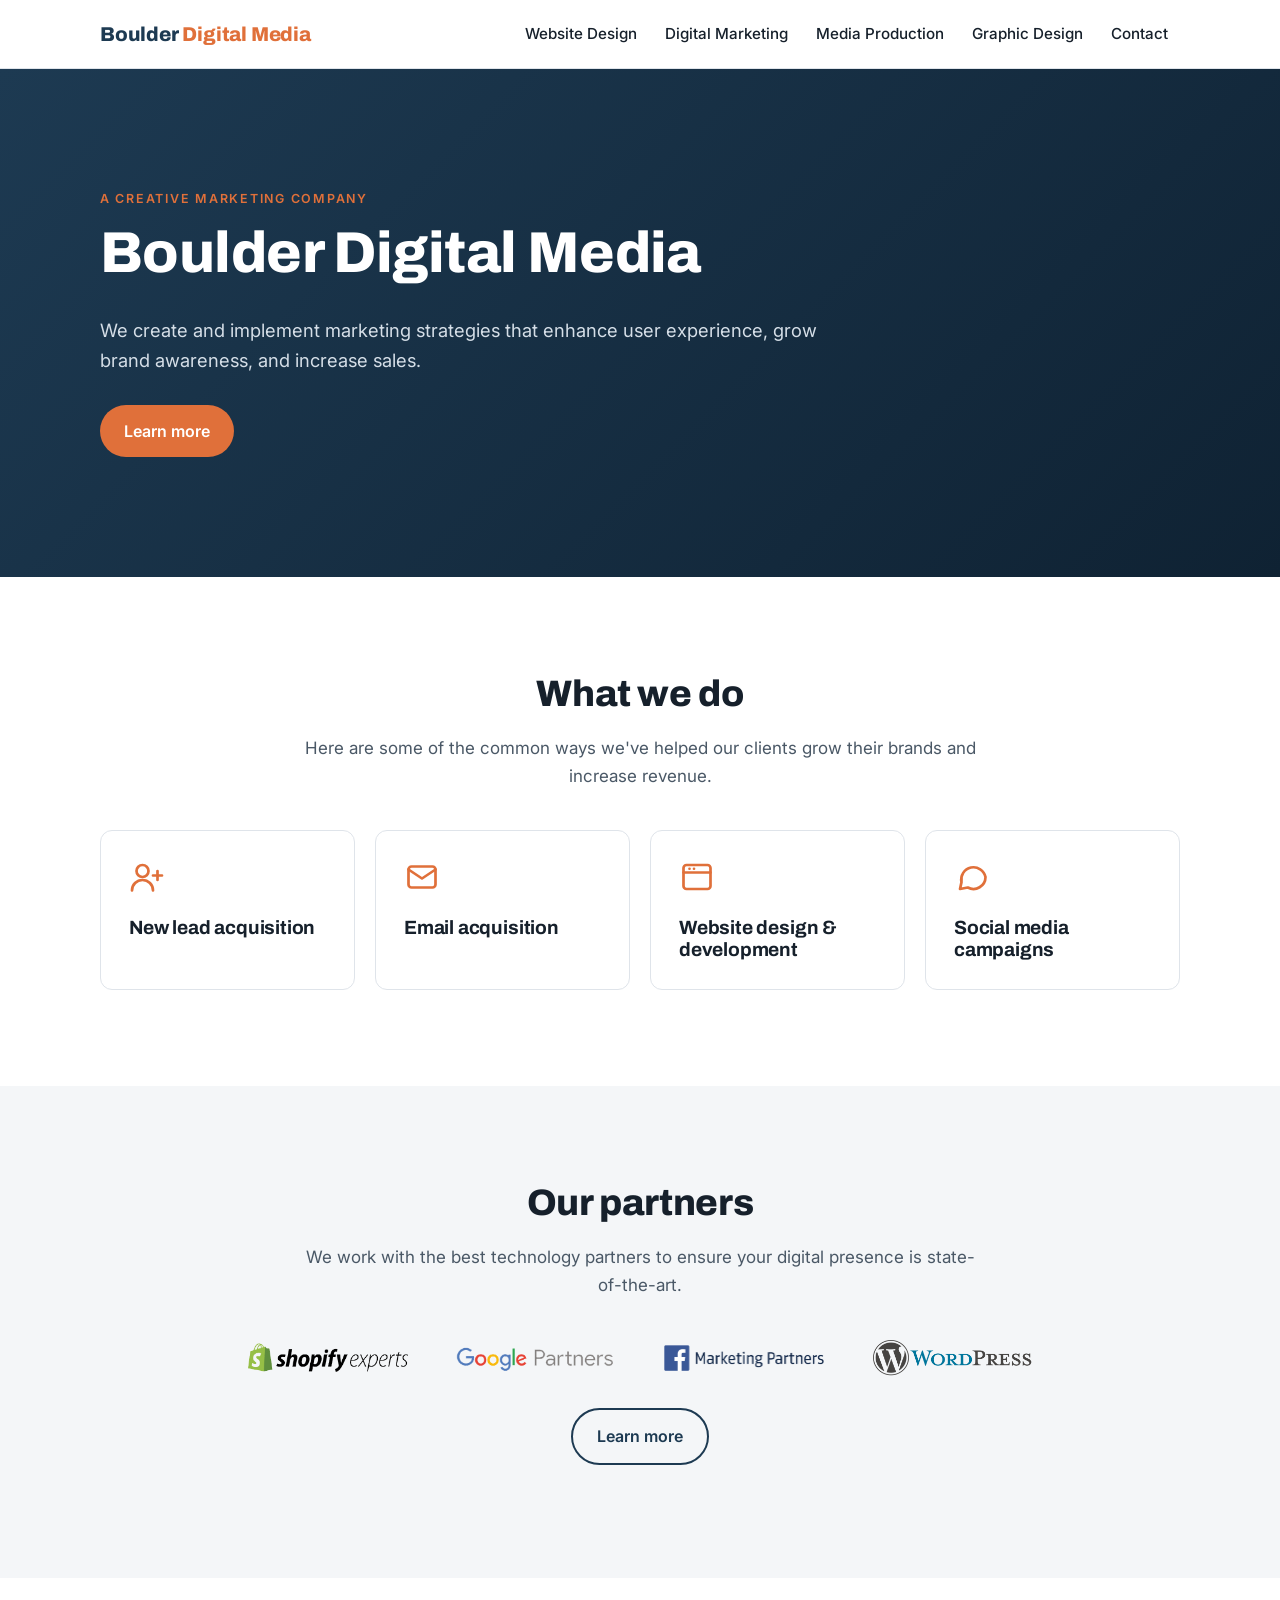
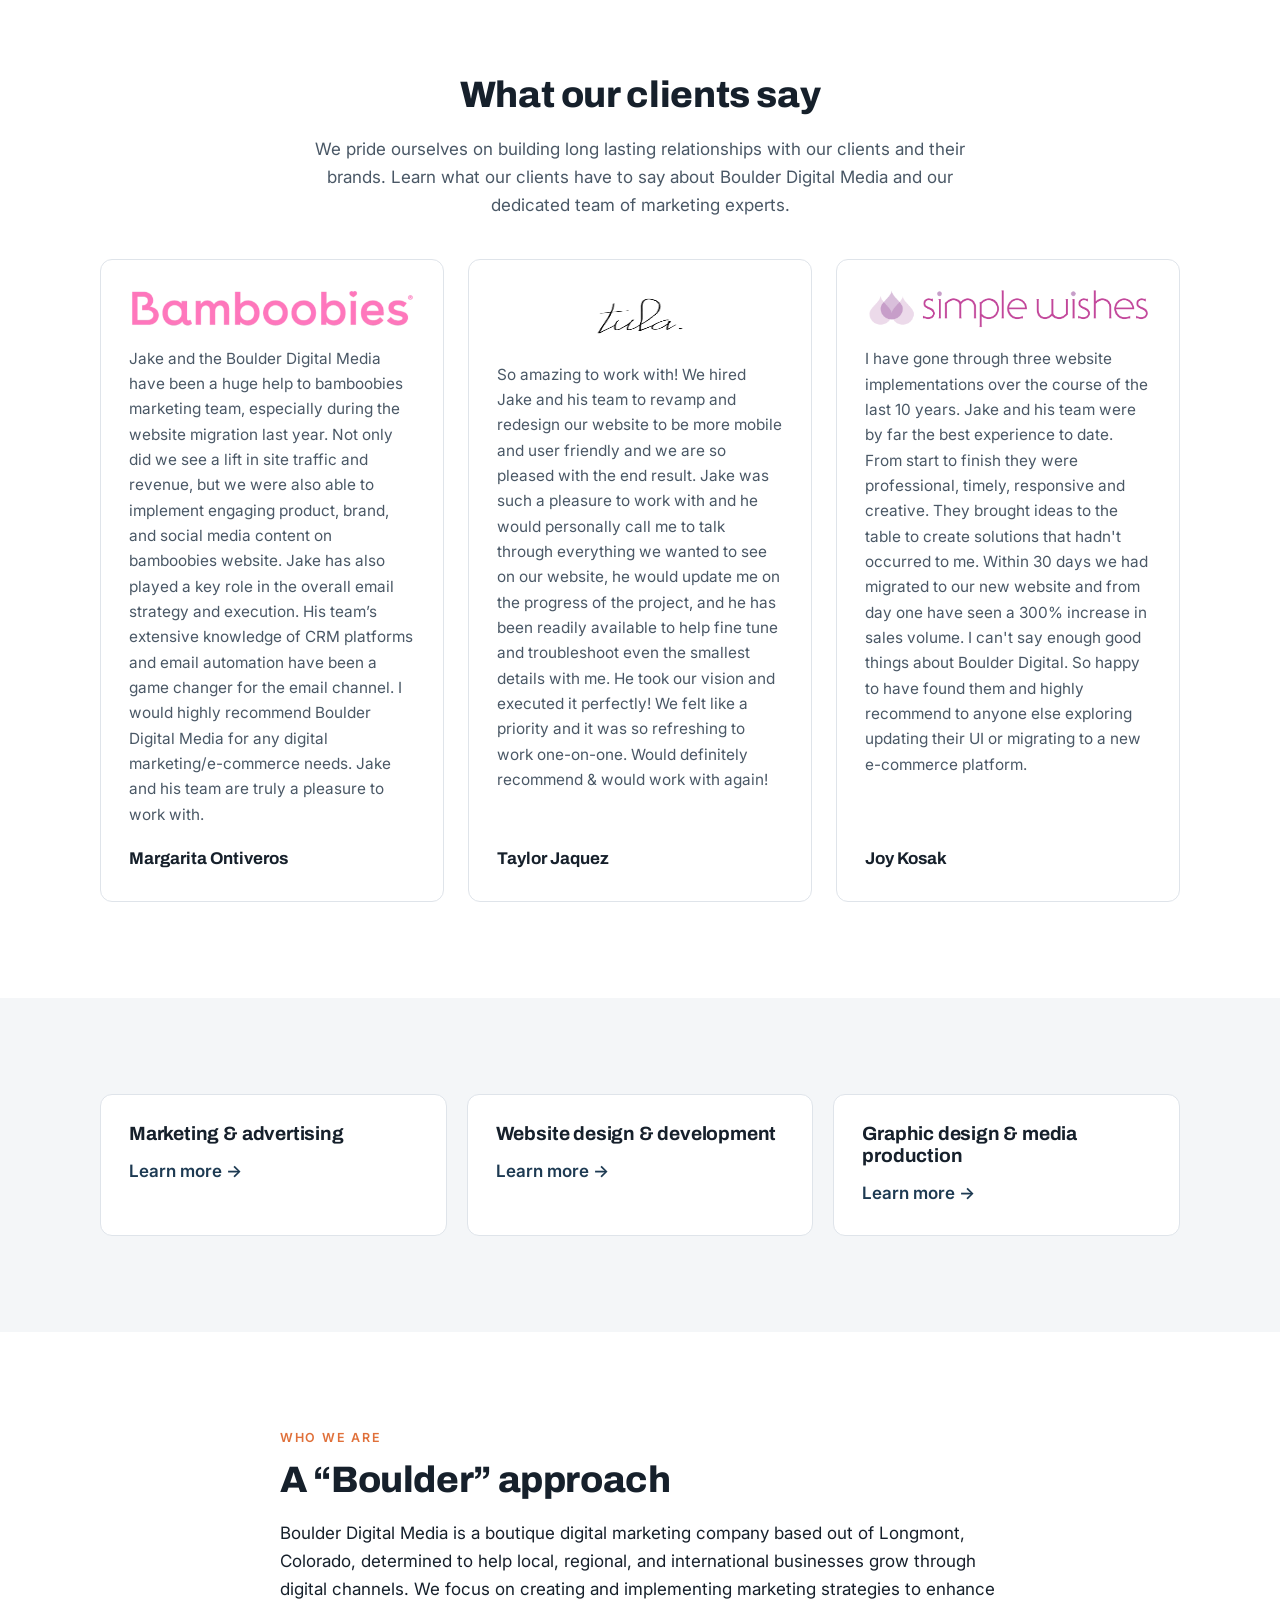
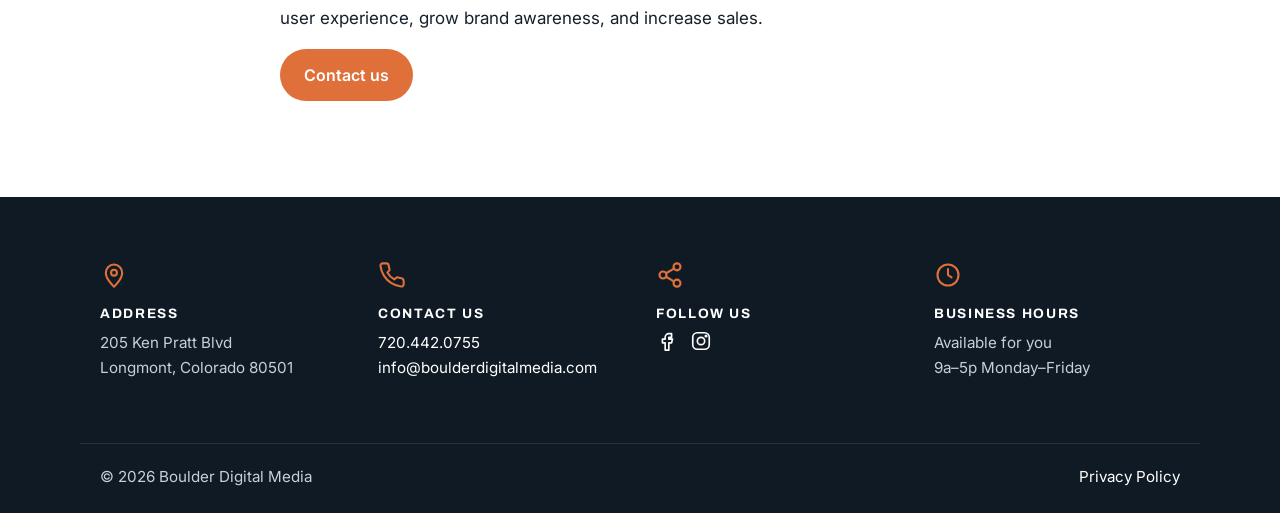
==== index.html @ 1762cec1 "Add files via upload" ====
<!doctype html>
<html lang="en">
<head>
<meta charset="utf-8">
<meta name="viewport" content="width=device-width, initial-scale=1">
<title>Creative Marketing Company | Website Design | Boulder Digital Media</title>
<meta name="description" content="Boulder Digital Media is a boutique creative marketing company based out of Longmont, Colorado. We focus on creating and implementing marketing strategies to increase sales.">
<link rel="canonical" href="https://www.boulderdigitalmedia.com/">
<meta property="og:title" content="Creative Marketing Company | Website Design | Boulder Digital Media">
<meta property="og:description" content="Boulder Digital Media is a boutique creative marketing company based out of Longmont, Colorado. We focus on creating and implementing marketing strategies to increase sales.">
<meta property="og:url" content="https://www.boulderdigitalmedia.com/">
<meta property="og:type" content="website">
<link rel="icon" href="/images/favicon.ico">
<link rel="preconnect" href="https://fonts.googleapis.com">
<link rel="preconnect" href="https://fonts.gstatic.com" crossorigin>
<link href="https://fonts.googleapis.com/css2?family=Archivo:wght@500;700;800&family=Inter:wght@400;500;600&display=swap" rel="stylesheet">
<link rel="stylesheet" href="/css/style.css">
</head>
<body>
<a class="skip" href="#main">Skip to content</a>
<header class="site-header">
  <div class="wrap header-inner">
    <a class="brand" href="/">Boulder <span>Digital Media</span></a>
    <button class="nav-toggle" aria-expanded="false" aria-controls="site-nav">Menu</button>
    <nav id="site-nav" aria-label="Main"><ul><li><a href="/website-design/">Website Design</a></li><li><a href="/digital-marketing/">Digital Marketing</a></li><li><a href="/media-production/">Media Production</a></li><li><a href="/graphic-design/">Graphic Design</a></li><li><a href="/contact/">Contact</a></li></ul></nav>
  </div>
</header>
<main id="main">
<section class="hero"><div class="wrap">
  <p class="eyebrow">A creative marketing company</p><h1>Boulder Digital Media</h1><p class="hero-sub">We create and implement marketing strategies that enhance user experience, grow brand awareness, and increase sales.</p><a class="btn" href="/digital-marketing/">Learn more</a>
</div></section>
<section class="section"><div class="wrap">
  <div class="section-head"><h2>What we do</h2>
  <p>Here are some of the common ways we've helped our clients grow their brands and increase revenue.</p></div>
  <ul class="cards four">
    <li class="card"><svg viewBox="0 0 24 24" aria-hidden="true"><circle cx="9" cy="8" r="4"/><path d="M2 21a7 7 0 0 1 14 0M19 8v6M16 11h6"/></svg><h3>New lead acquisition</h3></li>
    <li class="card"><svg viewBox="0 0 24 24" aria-hidden="true"><rect x="3" y="5" width="18" height="14" rx="2"/><path d="m3 7 9 6 9-6"/></svg><h3>Email acquisition</h3></li>
    <li class="card"><svg viewBox="0 0 24 24" aria-hidden="true"><rect x="3" y="4" width="18" height="16" rx="2"/><path d="M3 9h18M7 6.5h.01M10 6.5h.01"/></svg><h3>Website design &amp; development</h3></li>
    <li class="card"><svg viewBox="0 0 24 24" aria-hidden="true"><path d="M21 12a8 8 0 0 1-11.8 7L4 20l1-4.6A8 8 0 1 1 21 12Z"/></svg><h3>Social media campaigns</h3></li>
  </ul>
</div></section>

<section class="section alt"><div class="wrap">
  <div class="section-head"><h2>Our partners</h2>
  <p>We work with the best technology partners to ensure your digital presence is state-of-the-art.</p></div>
  <ul class="logo-row"><li><img src="/images/shopify-experts.png" alt="Shopify Experts" loading="lazy"></li><li><img src="/images/google-partner.png" alt="Google Partner" loading="lazy"></li><li><img src="/images/facebook-partner.png" alt="Facebook Advertising Partner" loading="lazy"></li><li><img src="/images/wordpress-partner.png" alt="WordPress Experts" loading="lazy"></li></ul>
  <p class="center"><a class="btn ghost" href="/website-design/">Learn more</a></p>
</div></section>

<section class="section"><div class="wrap">
  <div class="section-head"><h2>What our clients say</h2>
  <p>We pride ourselves on building long lasting relationships with our clients and their brands. Learn what our clients have to say about Boulder Digital Media and our dedicated team of marketing experts.</p></div>
  <div class="quotes">
    <figure class="quote"><img src="/images/bamboobies-logo.png" alt="Bamboobies" loading="lazy">
      <blockquote>Jake and the Boulder Digital Media have been a huge help to bamboobies marketing team, especially during the website migration last year. Not only did we see a lift in site traffic and revenue, but we were also able to implement engaging product, brand, and social media content on bamboobies website. Jake has also played a key role in the overall email strategy and execution. His team’s extensive knowledge of CRM platforms and email automation have been a game changer for the email channel. I would highly recommend Boulder Digital Media for any digital marketing/e-commerce needs. Jake and his team are truly a pleasure to work with.</blockquote>
      <figcaption>Margarita Ontiveros</figcaption></figure>
    <figure class="quote"><img src="/images/kanga-care-logo.png" alt="Kanga Care" loading="lazy">
      <blockquote>So amazing to work with! We hired Jake and his team to revamp and redesign our website to be more mobile and user friendly and we are so pleased with the end result. Jake was such a pleasure to work with and he would personally call me to talk through everything we wanted to see on our website, he would update me on the progress of the project, and he has been readily available to help fine tune and troubleshoot even the smallest details with me. He took our vision and executed it perfectly! We felt like a priority and it was so refreshing to work one-on-one. Would definitely recommend &amp; would work with again!</blockquote>
      <figcaption>Taylor Jaquez</figcaption></figure>
    <figure class="quote"><img src="/images/simple-wishes-logo.png" alt="Simple Wishes" loading="lazy">
      <blockquote>I have gone through three website implementations over the course of the last 10 years. Jake and his team were by far the best experience to date. From start to finish they were professional, timely, responsive and creative. They brought ideas to the table to create solutions that hadn't occurred to me. Within 30 days we had migrated to our new website and from day one have seen a 300% increase in sales volume. I can't say enough good things about Boulder Digital. So happy to have found them and highly recommend to anyone else exploring updating their UI or migrating to a new e-commerce platform.</blockquote>
      <figcaption>Joy Kosak</figcaption></figure>
  </div>
</div></section>

<section class="section alt"><div class="wrap">
  <ul class="cards three links">
    <li class="card"><h3>Marketing &amp; advertising</h3><a href="/digital-marketing/">Learn more →</a></li>
    <li class="card"><h3>Website design &amp; development</h3><a href="/website-design/">Learn more →</a></li>
    <li class="card"><h3>Graphic design &amp; media production</h3><a href="/graphic-design/">Learn more →</a></li>
  </ul>
</div></section>

<section class="section"><div class="wrap narrow">
  <p class="eyebrow">Who we are</p>
  <h2>A “Boulder” approach</h2>
  <p>Boulder Digital Media is a boutique digital marketing company based out of Longmont, Colorado, determined to help local, regional, and international businesses grow through digital channels. We focus on creating and implementing marketing strategies to enhance user experience, grow brand awareness, and increase sales.</p>
  <a class="btn" href="/contact/">Contact us</a>
</div></section>
</main>
<footer class="site-footer">
  <div class="wrap footer-grid">
    <div class="fcol"><svg viewBox="0 0 24 24" aria-hidden="true"><path d="M12 22s7-6.2 7-12a7 7 0 1 0-14 0c0 5.8 7 12 7 12Z"/><circle cx="12" cy="10" r="2.5"/></svg><h3>Address</h3><p>205 Ken Pratt Blvd<br>Longmont, Colorado 80501</p></div>
    <div class="fcol"><svg viewBox="0 0 24 24" aria-hidden="true"><path d="M22 16.9v3a2 2 0 0 1-2.2 2 19.8 19.8 0 0 1-8.6-3.1 19.5 19.5 0 0 1-6-6A19.8 19.8 0 0 1 2.1 4.2 2 2 0 0 1 4.1 2h3a2 2 0 0 1 2 1.7c.1.9.4 1.8.7 2.7a2 2 0 0 1-.5 2.1L8 9.8a16 16 0 0 0 6 6l1.3-1.3a2 2 0 0 1 2.1-.4c.9.3 1.8.6 2.7.7a2 2 0 0 1 1.7 2Z"/></svg><h3>Contact us</h3><p><a href="tel:+17204420755">720.442.0755</a><br><a href="mailto:info@boulderdigitalmedia.com">info@boulderdigitalmedia.com</a></p></div>
    <div class="fcol"><svg viewBox="0 0 24 24" aria-hidden="true"><circle cx="18" cy="5" r="3"/><circle cx="6" cy="12" r="3"/><circle cx="18" cy="19" r="3"/><path d="m8.6 13.5 6.8 4M15.4 6.5l-6.8 4"/></svg><h3>Follow us</h3><p class="social">
      <a href="https://www.facebook.com/BoulderDigitalMedia/" aria-label="Facebook"><svg viewBox="0 0 24 24" aria-hidden="true"><path d="M14 8h3V4h-3a4 4 0 0 0-4 4v2H7v4h3v8h4v-8h3l1-4h-4V8Z"/></svg></a>
      <a href="https://www.instagram.com/boulderdigitalmedia/" aria-label="Instagram"><svg viewBox="0 0 24 24" aria-hidden="true"><rect x="3" y="3" width="18" height="18" rx="5"/><circle cx="12" cy="12" r="4"/><circle cx="17.5" cy="6.5" r=".8"/></svg></a></p></div>
    <div class="fcol"><svg viewBox="0 0 24 24" aria-hidden="true"><circle cx="12" cy="12" r="9"/><path d="M12 7v5l3 2"/></svg><h3>Business hours</h3><p>Available for you<br>9a–5p Monday–Friday</p></div>
  </div>
  <div class="wrap footer-base">
    <p>© <span id="yr">2026</span> Boulder Digital Media</p>
    <p><a href="/privacy-policy/">Privacy Policy</a></p>
  </div>
  <script>document.getElementById('yr').textContent=new Date().getFullYear()</script>
</footer>
<script>
  const t=document.querySelector('.nav-toggle'),n=document.getElementById('site-nav');
  t.addEventListener('click',()=>{const o=n.classList.toggle('open');t.setAttribute('aria-expanded',o)});
</script>
</body>
</html>
---- css/style.css ----
:root{
  --ink:#16202b; --ink-2:#4a5866; --line:#dfe4ea; --bg:#ffffff; --bg-alt:#f4f6f8;
  --brand:#1d3a52; --accent:#e0703a; --accent-ink:#ffffff;
  --radius:12px; --wrap:1120px;
}
*{box-sizing:border-box}
html{scroll-behavior:smooth}
body{margin:0;font:400 17px/1.65 Inter,system-ui,sans-serif;color:var(--ink);background:var(--bg);-webkit-font-smoothing:antialiased}
img{max-width:100%;height:auto;display:block}
a{color:var(--brand)}
h1,h2,h3{font-family:Archivo,system-ui,sans-serif;line-height:1.15;margin:0 0 .5em;letter-spacing:-.01em}
h1{font-size:clamp(2.2rem,5vw,3.6rem);font-weight:800}
h2{font-size:clamp(1.6rem,3vw,2.3rem);font-weight:800}
h3{font-size:1.2rem;font-weight:700}
p{margin:0 0 1em}
.wrap{max-width:var(--wrap);margin:0 auto;padding:0 20px}
.narrow{max-width:760px}
.center{text-align:center}
.skip{position:absolute;left:-9999px}.skip:focus{left:16px;top:16px;background:#fff;padding:8px 12px;z-index:10}

/* header */
.site-header{position:sticky;top:0;z-index:5;background:rgba(255,255,255,.95);backdrop-filter:blur(8px);border-bottom:1px solid var(--line)}
.header-inner{display:flex;align-items:center;justify-content:space-between;min-height:68px;gap:16px}
.brand{font:800 1.25rem Archivo,sans-serif;text-decoration:none;color:var(--brand);letter-spacing:-.01em}
.brand span{color:var(--accent)}
nav ul{display:flex;gap:4px;list-style:none;margin:0;padding:0}
nav a{display:block;padding:8px 12px;border-radius:8px;text-decoration:none;color:var(--ink);font-weight:500;font-size:.95rem}
nav a:hover,nav a[aria-current]{background:var(--bg-alt);color:var(--brand)}
.nav-toggle{display:none;font:600 .95rem Inter,sans-serif;background:none;border:1px solid var(--line);border-radius:8px;padding:8px 14px;cursor:pointer;color:var(--ink)}
@media (max-width:860px){
  .nav-toggle{display:block}
  nav{position:absolute;left:0;right:0;top:68px;background:#fff;border-bottom:1px solid var(--line);display:none}
  nav.open{display:block}
  nav ul{flex-direction:column;padding:8px 12px 16px}
}

/* hero */
.hero{background:linear-gradient(135deg,var(--brand),#0f2233);color:#fff;padding:clamp(64px,10vw,120px) 0}
.hero h1{max-width:18ch}
.hero-sub{font-size:1.15rem;max-width:60ch;color:#d5dee7;margin-bottom:1.6em}
.eyebrow{text-transform:uppercase;letter-spacing:.14em;font-size:.78rem;font-weight:600;color:var(--accent);margin-bottom:.8em}

/* buttons */
.btn{display:inline-block;background:var(--accent);color:var(--accent-ink);font-weight:600;text-decoration:none;padding:13px 24px;border-radius:999px;border:0;cursor:pointer;font-size:1rem;transition:transform .15s,box-shadow .15s}
.btn:hover{transform:translateY(-1px);box-shadow:0 6px 16px rgba(224,112,58,.3)}
.btn.ghost{background:transparent;color:var(--brand);border:2px solid var(--brand)}

/* sections */
.section{padding:clamp(56px,8vw,96px) 0}
.section.alt{background:var(--bg-alt)}
.section-head{max-width:680px;margin:0 auto 40px;text-align:center}
.section-head p{color:var(--ink-2)}
.lead{font-size:1.15rem;color:var(--ink-2)}
.two-col{display:grid;grid-template-columns:1fr 1fr;gap:40px 56px;align-items:start}
.two-col.media{align-items:center}
.span2{grid-column:1/-1}
@media (max-width:760px){.two-col{grid-template-columns:1fr}}

.cards{display:grid;gap:20px;list-style:none;margin:0;padding:0}
.cards.four{grid-template-columns:repeat(4,1fr)}
.cards.three{grid-template-columns:repeat(3,1fr)}
@media (max-width:900px){.cards.four{grid-template-columns:repeat(2,1fr)}.cards.three{grid-template-columns:1fr}}
@media (max-width:480px){.cards.four{grid-template-columns:1fr}}
.card{background:#fff;border:1px solid var(--line);border-radius:var(--radius);padding:28px}
.card svg{width:36px;height:36px;fill:none;stroke:var(--accent);stroke-width:1.8;stroke-linecap:round;stroke-linejoin:round;margin-bottom:14px}
.card h3{margin:0}
.cards.links a{display:inline-block;margin-top:12px;font-weight:600;text-decoration:none}

.logo-row{display:flex;flex-wrap:wrap;justify-content:center;align-items:center;gap:28px 48px;list-style:none;margin:0 0 32px;padding:0}
.logo-row img{max-height:72px;max-width:160px;width:auto;object-fit:contain}

.quotes{display:grid;grid-template-columns:repeat(3,1fr);gap:24px}
@media (max-width:900px){.quotes{grid-template-columns:1fr}}
.quote{margin:0;background:#fff;border:1px solid var(--line);border-radius:var(--radius);padding:28px;display:flex;flex-direction:column}
.quote img{max-height:56px;width:auto;margin-bottom:18px}
.quote blockquote{margin:0 0 18px;font-size:.96rem;color:var(--ink-2);flex:1}
.quote figcaption{font-weight:700;font-family:Archivo,sans-serif}

.portfolio,.gallery,.videos{display:grid;gap:20px;list-style:none;margin:0;padding:0}
.portfolio{grid-template-columns:repeat(auto-fill,minmax(240px,1fr))}
.portfolio a{display:block;text-decoration:none;color:var(--ink);border:1px solid var(--line);border-radius:var(--radius);overflow:hidden;background:#fff;transition:transform .15s,box-shadow .15s}
.portfolio a:hover{transform:translateY(-2px);box-shadow:0 10px 24px rgba(22,32,43,.08)}
.portfolio img{aspect-ratio:4/3;width:100%;object-fit:cover;object-position:top}
.portfolio span{display:block;padding:12px 16px;font-weight:600}
.gallery{grid-template-columns:repeat(auto-fill,minmax(240px,1fr))}
.gallery img{width:100%;aspect-ratio:1;object-fit:cover;border-radius:var(--radius);border:1px solid var(--line);background:#fff}
.videos{grid-template-columns:repeat(auto-fill,minmax(320px,1fr))}
.videos p{margin:.6em 0 0;font-weight:600}
.video{position:relative;aspect-ratio:16/9;border-radius:var(--radius);overflow:hidden;background:#000}
.video iframe{position:absolute;inset:0;width:100%;height:100%;border:0}
@media (max-width:400px){.videos{grid-template-columns:1fr}}

.points{padding-left:1.2em;margin:0 0 1.6em}.points li{margin-bottom:.8em}
.checks{list-style:none;padding:0;margin:0 0 1.6em}
.checks li{position:relative;padding-left:30px;margin-bottom:.7em}
.checks li::before{content:"";position:absolute;left:0;top:.45em;width:16px;height:9px;border-left:2.5px solid var(--accent);border-bottom:2.5px solid var(--accent);transform:rotate(-45deg)}
.media img{border-radius:var(--radius)}

/* form */
.form{display:grid;gap:16px}
.form label{display:grid;gap:6px;font-weight:600;font-size:.95rem}
.form input,.form textarea{font:inherit;padding:12px 14px;border:1px solid var(--line);border-radius:10px;background:#fff;color:var(--ink)}
.form input:focus,.form textarea:focus{outline:2px solid var(--accent);outline-offset:1px;border-color:transparent}
.form .btn{justify-self:start}
.hp{position:absolute;left:-9999px}
.contact-info h3{margin-top:1.2em}.contact-info h3:first-child{margin-top:0}

.prose h2{font-size:1.4rem;margin-top:1.8em}.prose h3{margin-top:1.2em}
.prose ul{padding-left:1.2em}

/* footer */
.site-footer{background:#0f1a24;color:#c7d0d9;padding:64px 0 24px;font-size:.95rem}
.site-footer a{color:#fff;text-decoration:none}
.site-footer a:hover{text-decoration:underline}
.footer-grid{display:grid;grid-template-columns:repeat(4,1fr);gap:32px}
@media (max-width:860px){.footer-grid{grid-template-columns:repeat(2,1fr)}}
@media (max-width:480px){.footer-grid{grid-template-columns:1fr}}
.fcol>svg{width:28px;height:28px;fill:none;stroke:var(--accent);stroke-width:1.8;stroke-linecap:round;stroke-linejoin:round;margin-bottom:10px}
.fcol h3{color:#fff;font-size:.85rem;text-transform:uppercase;letter-spacing:.12em;margin-bottom:.6em}
.social{display:flex;gap:12px}
.social svg{width:22px;height:22px;fill:none;stroke:#fff;stroke-width:1.8;stroke-linecap:round;stroke-linejoin:round}
.footer-base{display:flex;justify-content:space-between;flex-wrap:wrap;gap:8px;border-top:1px solid #24323f;margin-top:48px;padding-top:20px}
.footer-base p{margin:0}
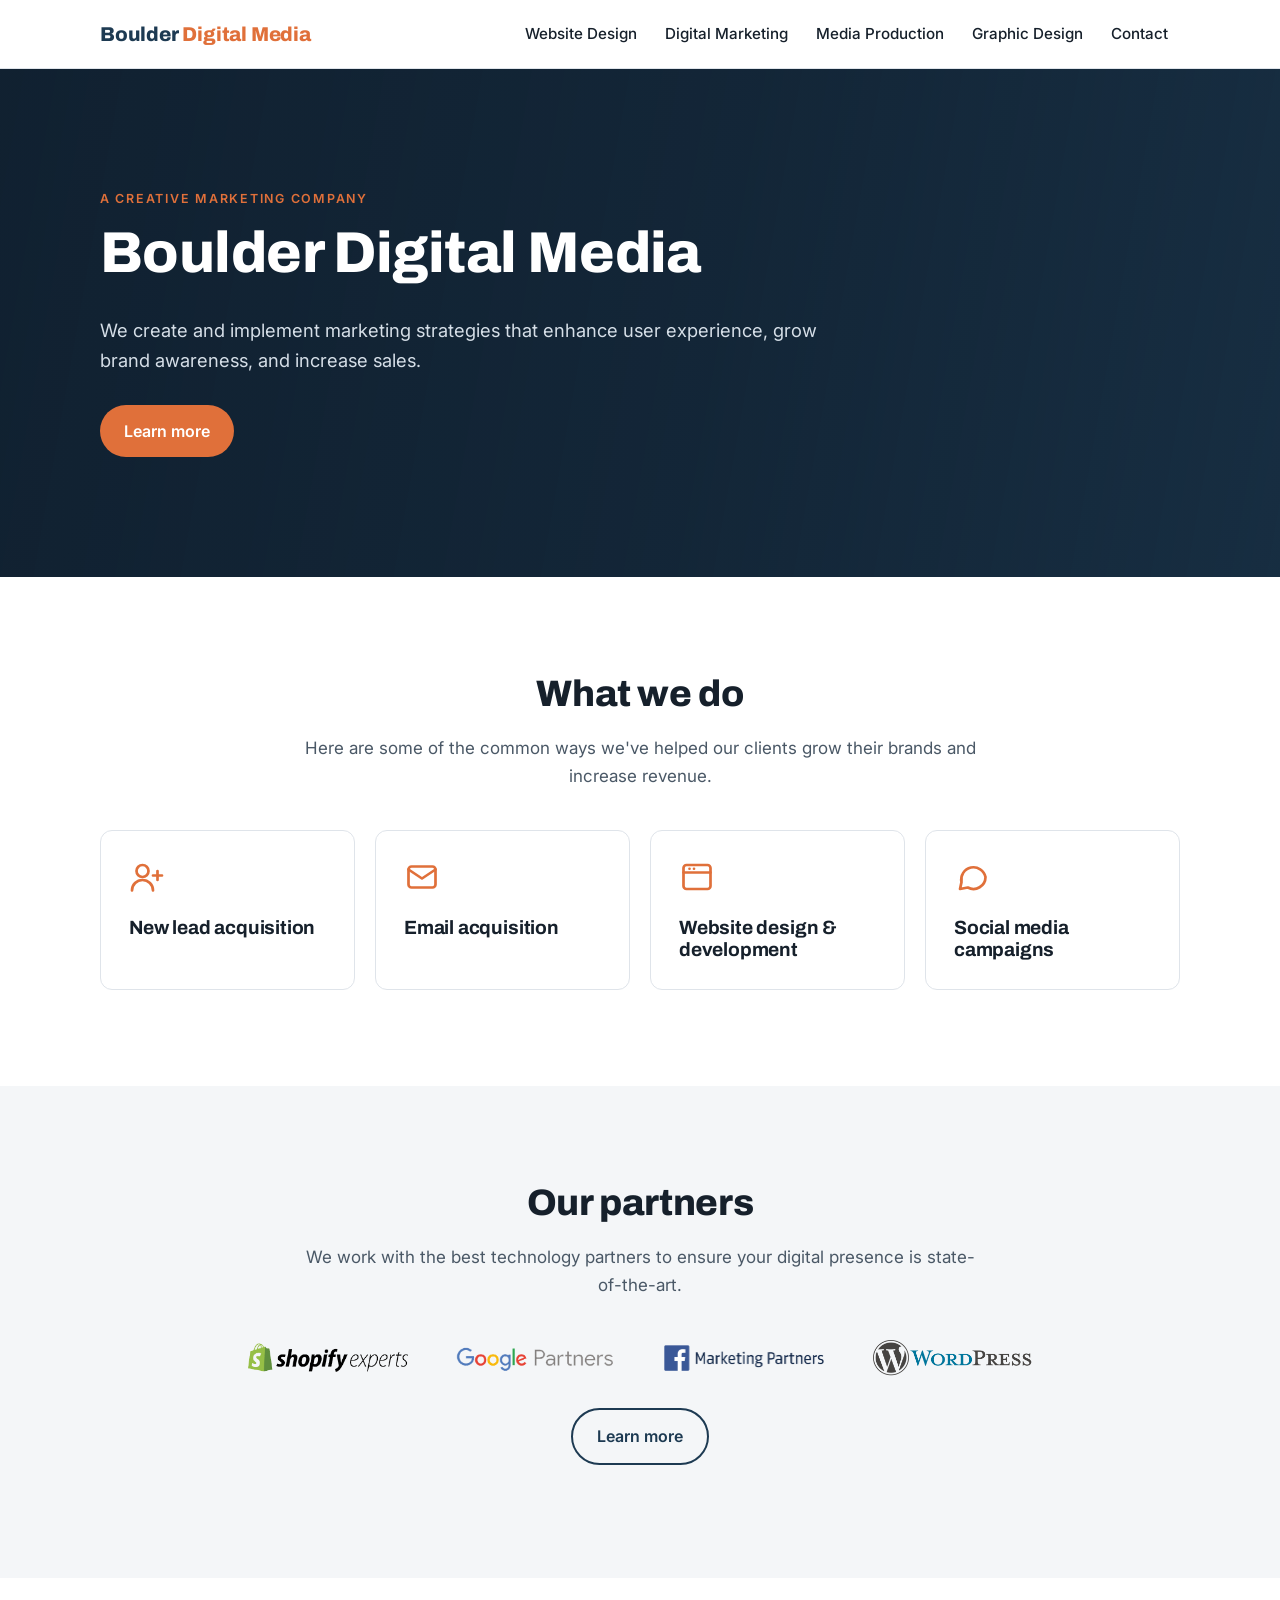
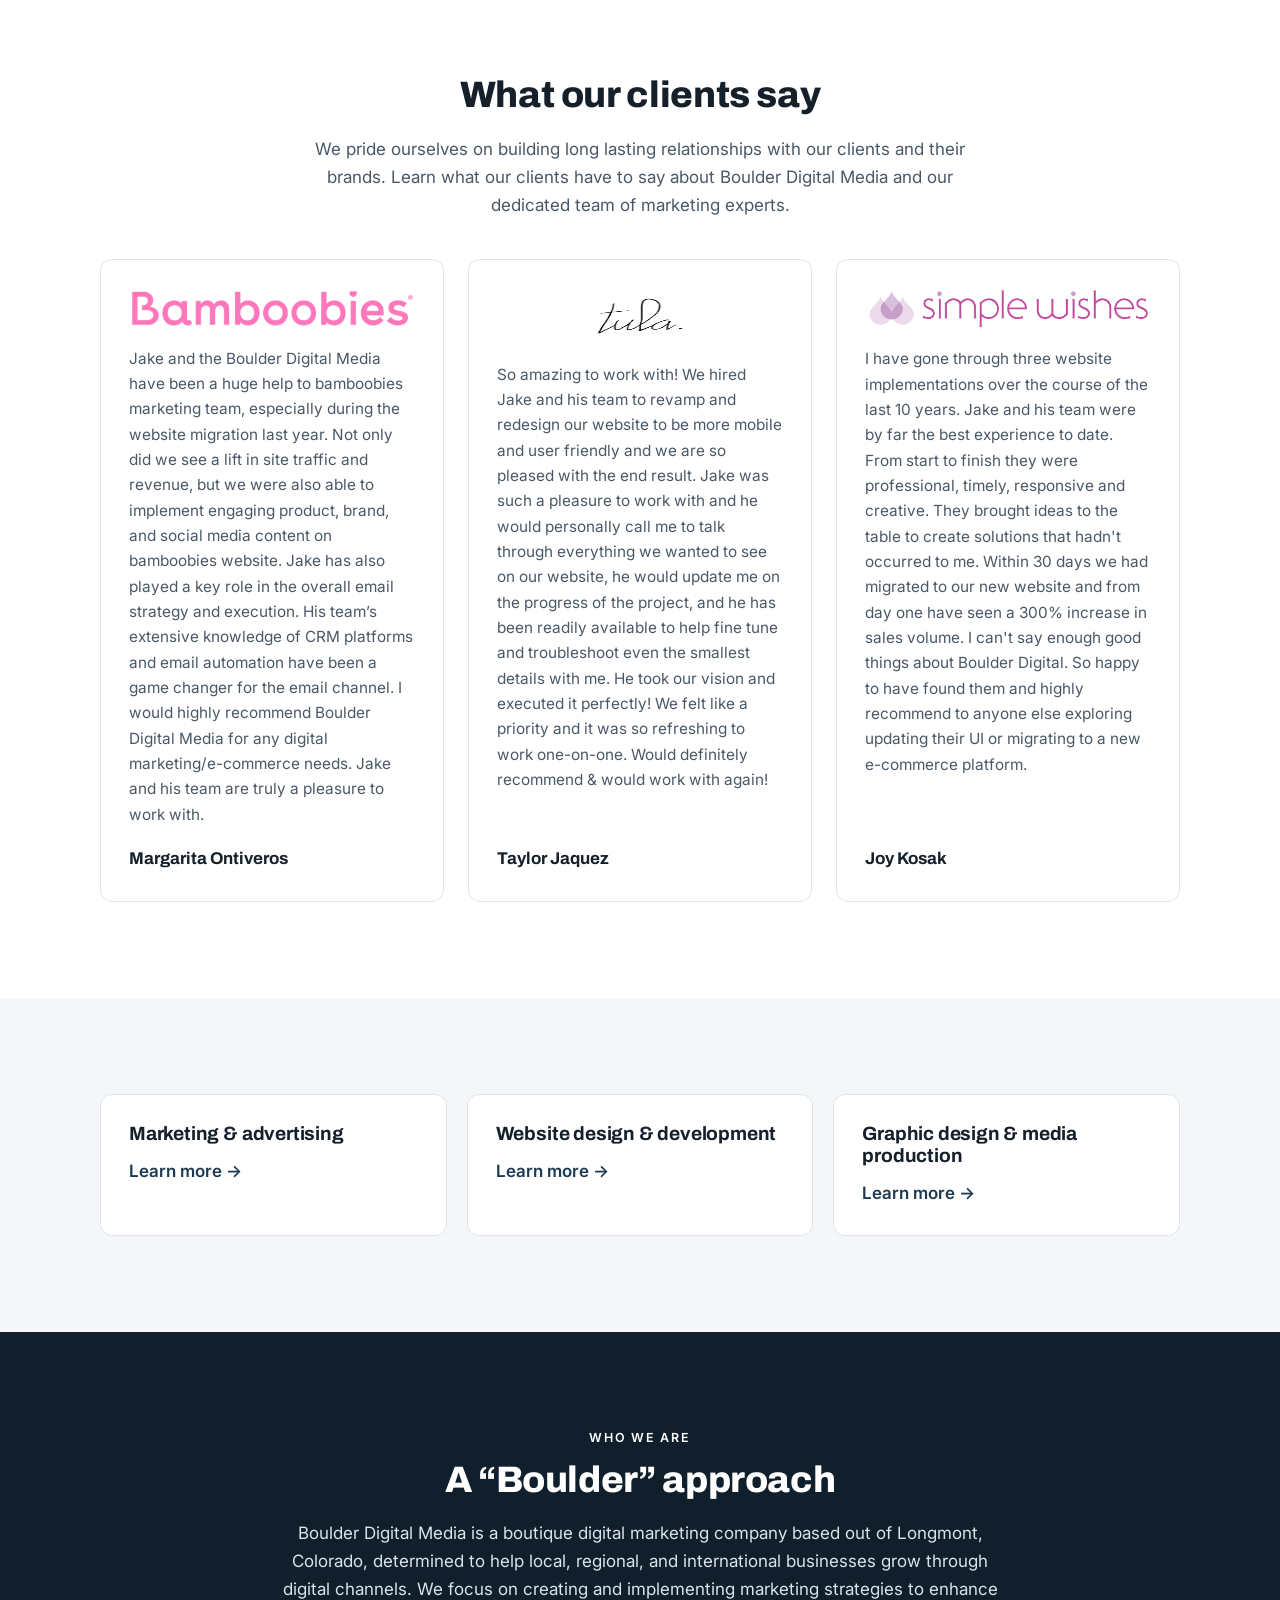
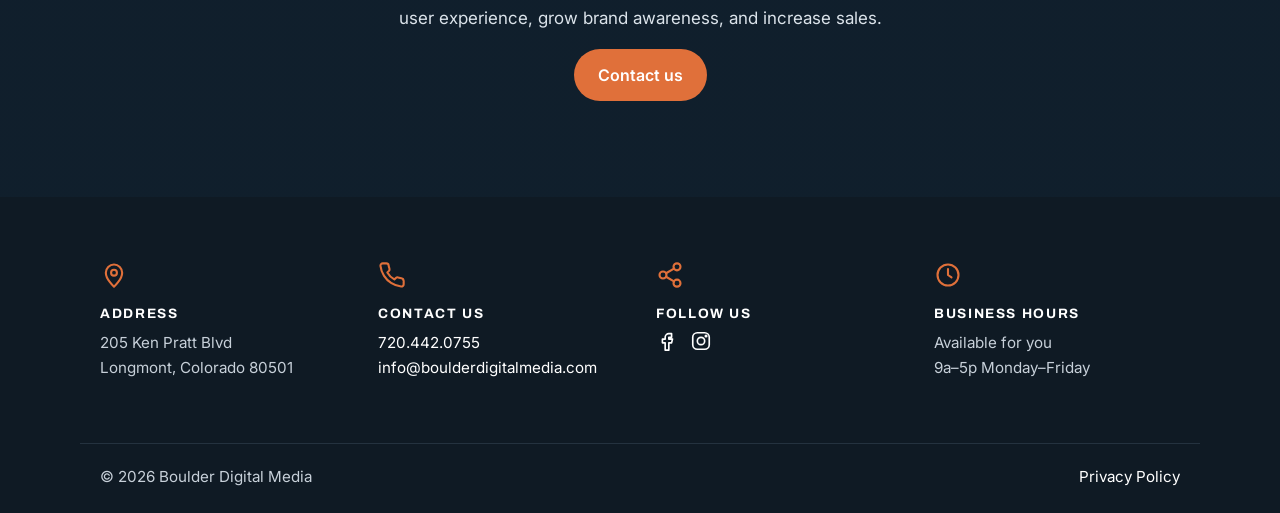
==== commit 4e66e403: "Add files via upload" ====
--- a/index.html
+++ b/index.html
@@ -10,7 +10,7 @@
 <meta property="og:description" content="Boulder Digital Media is a boutique creative marketing company based out of Longmont, Colorado. We focus on creating and implementing marketing strategies to increase sales.">
 <meta property="og:url" content="https://www.boulderdigitalmedia.com/">
 <meta property="og:type" content="website">
-<link rel="icon" href="/images/favicon.ico">
+<link rel="icon" href="/favicon.svg" type="image/svg+xml">
 <link rel="preconnect" href="https://fonts.googleapis.com">
 <link rel="preconnect" href="https://fonts.gstatic.com" crossorigin>
 <link href="https://fonts.googleapis.com/css2?family=Archivo:wght@500;700;800&family=Inter:wght@400;500;600&display=swap" rel="stylesheet">
@@ -26,7 +26,7 @@
   </div>
 </header>
 <main id="main">
-<section class="hero"><div class="wrap">
+<section class="hero has-bg" style="--bg:url(/images/backgrounds/home-hero.jpg)"><div class="wrap">
   <p class="eyebrow">A creative marketing company</p><h1>Boulder Digital Media</h1><p class="hero-sub">We create and implement marketing strategies that enhance user experience, grow brand awareness, and increase sales.</p><a class="btn" href="/digital-marketing/">Learn more</a>
 </div></section>
 <section class="section"><div class="wrap">
@@ -71,7 +71,7 @@
   </ul>
 </div></section>
 
-<section class="section"><div class="wrap narrow">
+<section class="section photo" style="--bg:url(/images/backgrounds/about.jpg)"><div class="wrap narrow">
   <p class="eyebrow">Who we are</p>
   <h2>A “Boulder” approach</h2>
   <p>Boulder Digital Media is a boutique digital marketing company based out of Longmont, Colorado, determined to help local, regional, and international businesses grow through digital channels. We focus on creating and implementing marketing strategies to enhance user experience, grow brand awareness, and increase sales.</p>
--- a/css/style.css
+++ b/css/style.css
@@ -121,3 +121,10 @@
 .social svg{width:22px;height:22px;fill:none;stroke:#fff;stroke-width:1.8;stroke-linecap:round;stroke-linejoin:round}
 .footer-base{display:flex;justify-content:space-between;flex-wrap:wrap;gap:8px;border-top:1px solid #24323f;margin-top:48px;padding-top:20px}
 .footer-base p{margin:0}
+
+/* photo backgrounds from the original site */
+.hero.has-bg,.section.photo{background:linear-gradient(100deg,rgba(15,30,45,.9) 0%,rgba(15,30,45,.72) 55%,rgba(15,30,45,.45) 100%),var(--bg) center/cover no-repeat,var(--brand)}
+.section.photo{color:#fff}
+.section.photo p{color:#dbe3ea}
+.section.photo{text-align:center;background:linear-gradient(rgba(10,18,26,.68),rgba(10,18,26,.68)),var(--bg) center/cover no-repeat,var(--brand)}
+.section.photo .eyebrow{color:#fff}
